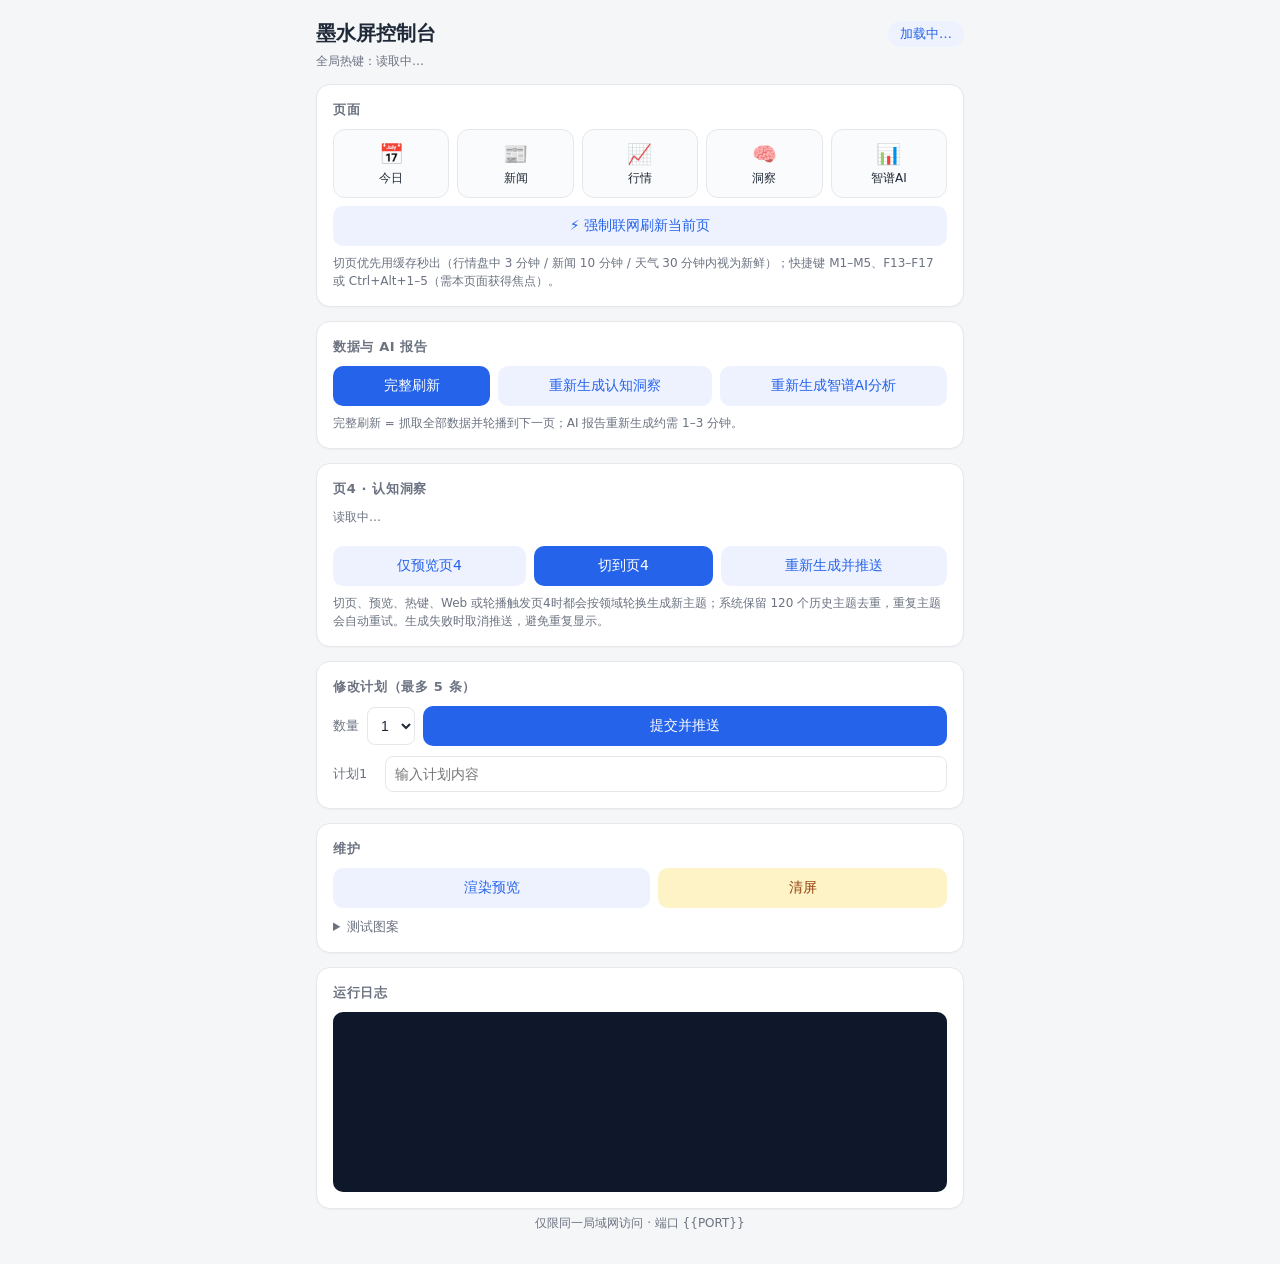
==== dashboard_serial/web/index.html @ c1212ca9 "Prepare public GitHub release" ====
<!DOCTYPE html>
<html lang="zh-CN">
<head>
<meta charset="utf-8">
<meta name="viewport" content="width=device-width, initial-scale=1">
<title>墨水屏控制台</title>
<style>
:root {
  --bg:#f5f6f8; --card:#fff; --ink:#1f2937; --muted:#6b7280; --line:#e5e7eb;
  --accent:#2563eb; --accent-soft:#eef2ff; --ok:#059669; --ok-soft:#ecfdf5;
  --warn:#92400e; --warn-soft:#fef3c7; --bad:#dc2626; --bad-soft:#fef2f2;
}
* { box-sizing:border-box; }
body { margin:0; font-family:system-ui,-apple-system,"PingFang SC","Microsoft YaHei",sans-serif; background:var(--bg); color:var(--ink); }
.wrap { max-width:680px; margin:0 auto; padding:20px 16px 32px; }
header { display:flex; align-items:center; justify-content:space-between; gap:10px; }
h1 { font-size:20px; margin:0; }
#status { padding:4px 12px; border-radius:999px; background:var(--accent-soft); color:var(--accent); font-size:13px; white-space:nowrap; }
#status.busy { background:var(--warn-soft); color:var(--warn); }
#status.ok { background:var(--ok-soft); color:var(--ok); }
#status.bad { background:var(--bad-soft); color:var(--bad); }
.sub { color:var(--muted); font-size:12px; margin-top:6px; }
.card { background:var(--card); border:1px solid var(--line); border-radius:14px; padding:16px; margin-top:14px; box-shadow:0 1px 2px rgba(0,0,0,.03); }
.sec-title { font-size:13px; font-weight:600; color:var(--muted); margin:0 0 10px; letter-spacing:.05em; }
.pages { display:grid; grid-template-columns:repeat(5,1fr); gap:8px; }
.page-btn { display:flex; flex-direction:column; align-items:center; gap:4px; padding:12px 4px 10px; border:1px solid var(--line); border-radius:12px; background:#fafbfc; color:var(--ink); font-size:12px; cursor:pointer; transition:border-color .15s, background .15s; }
.page-btn .ico { font-size:20px; }
.page-btn:hover { border-color:var(--accent); }
.page-btn.active { border-color:var(--accent); background:var(--accent-soft); color:var(--accent); font-weight:600; }
button { border:none; border-radius:10px; padding:11px 12px; font-size:14px; cursor:pointer; background:var(--accent); color:#fff; font-family:inherit; }
button:hover { filter:brightness(1.06); }
button.ghost { background:var(--accent-soft); color:var(--accent); }
button.warn { background:var(--warn-soft); color:var(--warn); }
button:disabled { opacity:.5; cursor:not-allowed; filter:none; }
.row { display:flex; flex-wrap:wrap; gap:8px; }
.row > button { flex:1 1 auto; }
.full { width:100%; margin-top:8px; }
.hint { font-size:12px; color:var(--muted); margin-top:8px; line-height:1.5; }
label { font-size:13px; color:var(--muted); }
select, #planInputs input { padding:9px; border:1px solid var(--line); border-radius:8px; font-size:14px; background:#fff; color:var(--ink); }
#planInputs { margin-top:10px; display:grid; gap:8px; }
#planInputs .item { display:flex; align-items:center; gap:8px; }
#planInputs .item span { min-width:44px; font-size:13px; color:var(--muted); }
#planInputs input { flex:1; min-width:0; }
#preview { display:none; width:100%; border:1px solid var(--line); border-radius:10px; margin-top:10px; }
#page4Report { display:none; margin-top:12px; padding:12px; border:1px solid var(--line); border-radius:10px; background:#fafbfc; color:var(--ink); font-size:13px; line-height:1.7; white-space:pre-wrap; max-height:420px; overflow-y:auto; }
#page4Meta { display:flex; flex-wrap:wrap; gap:6px; margin:10px 0; }
#page4Meta span { padding:3px 8px; border-radius:999px; background:var(--accent-soft); color:var(--accent); font-size:11px; }
#page4Meta span.bad { background:var(--warn-soft); color:var(--warn); }
#page4Recent { color:var(--muted); font-size:12px; line-height:1.6; }
details { margin-top:10px; }
summary { font-size:13px; color:var(--muted); cursor:pointer; }
#log { background:#0f172a; color:#cbd5e1; font-family:Consolas,Menlo,monospace; font-size:12px; padding:10px; border-radius:10px; height:180px; overflow-y:auto; white-space:pre-wrap; word-break:break-all; }
footer { margin-top:16px; text-align:center; }
@media (max-width:480px){ .pages { grid-template-columns:repeat(3,1fr); } }
</style>
</head>
<body>
<div class="wrap">
  <header>
    <h1>墨水屏控制台</h1>
    <span id="status">加载中…</span>
  </header>
  <div class="sub">全局热键：<span id="hotkeyStatus">读取中…</span></div>

  <div class="card">
    <div class="sec-title">页面</div>
    <div class="pages">
      <button class="page-btn" data-page="1" onclick="run('page1')"><span class="ico">📅</span>今日</button>
      <button class="page-btn" data-page="2" onclick="run('page2')"><span class="ico">📰</span>新闻</button>
      <button class="page-btn" data-page="3" onclick="run('page3')"><span class="ico">📈</span>行情</button>
      <button class="page-btn" data-page="4" onclick="run('page4')"><span class="ico">🧠</span>洞察</button>
      <button class="page-btn" data-page="5" onclick="run('page5')"><span class="ico">📊</span>智谱AI</button>
    </div>
    <button class="ghost full" onclick="run('page' + curPage, true)">⚡ 强制联网刷新当前页</button>
    <div class="hint">切页优先用缓存秒出（行情盘中 3 分钟 / 新闻 10 分钟 / 天气 30 分钟内视为新鲜）；快捷键 M1–M5、F13–F17 或 Ctrl+Alt+1–5（需本页面获得焦点）。</div>
  </div>

  <div class="card">
    <div class="sec-title">数据与 AI 报告</div>
    <div class="row">
      <button onclick="run('refresh')">完整刷新</button>
      <button class="ghost" onclick="run('analysis')">重新生成认知洞察</button>
      <button class="ghost" onclick="run('stock')">重新生成智谱AI分析</button>
    </div>
    <div class="hint">完整刷新 = 抓取全部数据并轮播到下一页；AI 报告重新生成约需 1–3 分钟。</div>
  </div>

  <div class="card">
    <div class="sec-title">页4 · 认知洞察</div>
    <div id="page4Topic" class="hint" style="margin:0">读取中…</div>
    <div id="page4Meta"></div>
    <div id="page4Recent"></div>
    <div class="row">
      <button class="ghost" onclick="run('preview_page4')">仅预览页4</button>
      <button onclick="run('page4')">切到页4</button>
      <button class="ghost" onclick="run('analysis')">重新生成并推送</button>
    </div>
    <div class="hint">切页、预览、热键、Web 或轮播触发页4时都会按领域轮换生成新主题；系统保留 120 个历史主题去重，重复主题会自动重试。生成失败时取消推送，避免重复显示。</div>
    <pre id="page4Report"></pre>
  </div>

  <div class="card">
    <div class="sec-title">修改计划（最多 5 条）</div>
    <div class="row" style="align-items:center">
      <label>数量</label>
      <select id="planCount" onchange="showPlanInputs()">
        <option>1</option><option>2</option><option>3</option><option>4</option><option>5</option>
      </select>
      <button onclick="submitPlans()" style="margin-left:auto">提交并推送</button>
    </div>
    <div id="planInputs"></div>
  </div>

  <div class="card">
    <div class="sec-title">维护</div>
    <div class="row">
      <button class="ghost" onclick="run('preview')">渲染预览</button>
      <button class="warn" onclick="run('clear')">清屏</button>
    </div>
    <details>
      <summary>测试图案</summary>
      <div class="row" style="margin-top:8px">
        <button class="ghost" onclick="run('test_info')">信息卡</button>
        <button class="ghost" onclick="run('test_chess')">棋盘格</button>
        <button class="ghost" onclick="run('test_black')">全黑</button>
      </div>
    </details>
    <img id="preview" alt="预览图">
  </div>

  <div class="card">
    <div class="sec-title">运行日志</div>
    <div id="log"></div>
  </div>

  <footer class="sub">仅限同一局域网访问 · 端口 {{PORT}}</footer>
</div>
<script src="app.js"></script>
</body>
</html>
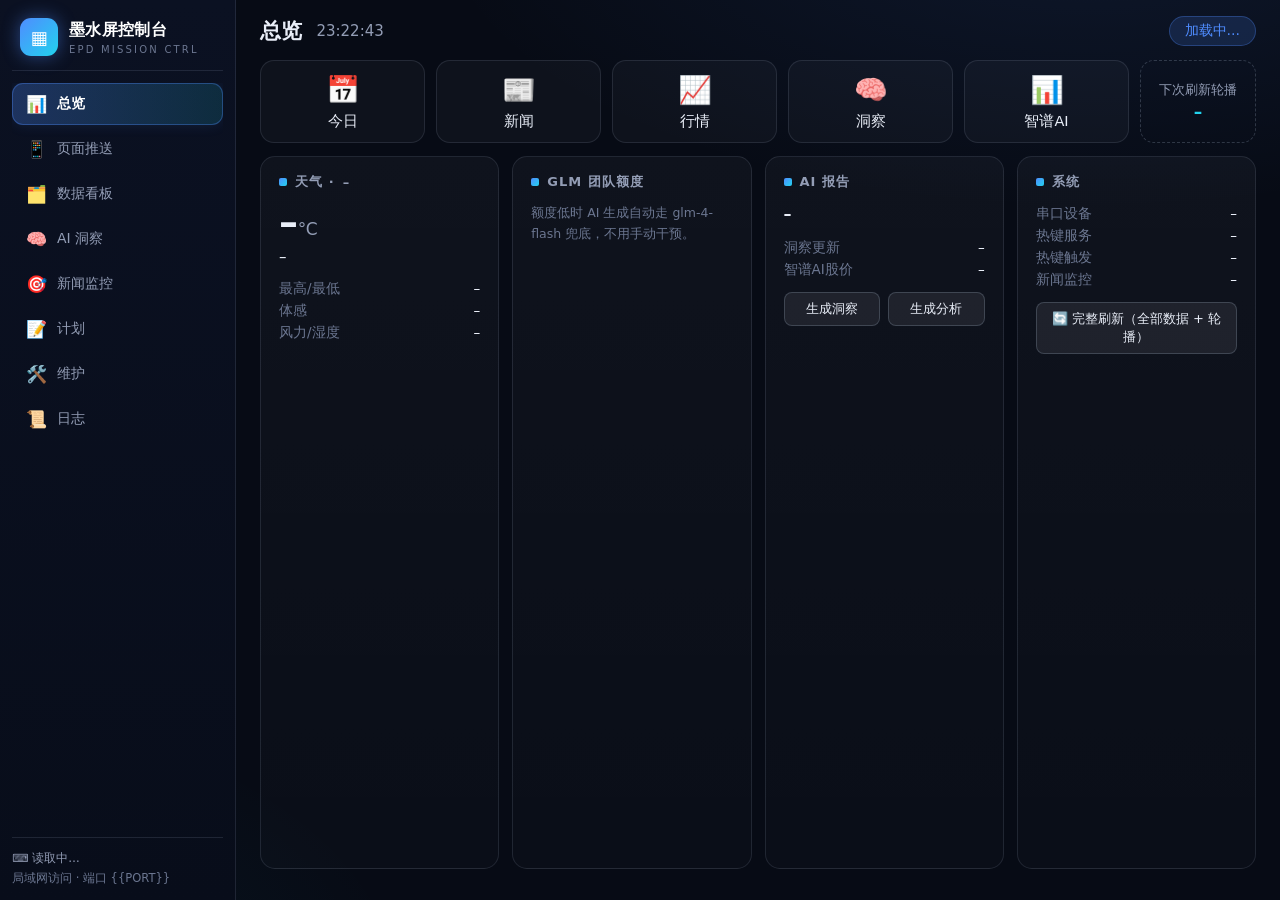
==== commit b27498fb: "Add 800x480 landscape variant (unified typography, flow-layout insight page, dual-chart stock page, " ====
--- a/dashboard_serial/web/index.html
+++ b/dashboard_serial/web/index.html
@@ -3,139 +3,504 @@
 <head>
 <meta charset="utf-8">
 <meta name="viewport" content="width=device-width, initial-scale=1">
+<meta name="color-scheme" content="dark">
 <title>墨水屏控制台</title>
 <style>
 :root {
-  --bg:#f5f6f8; --card:#fff; --ink:#1f2937; --muted:#6b7280; --line:#e5e7eb;
-  --accent:#2563eb; --accent-soft:#eef2ff; --ok:#059669; --ok-soft:#ecfdf5;
-  --warn:#92400e; --warn-soft:#fef3c7; --bad:#dc2626; --bad-soft:#fef2f2;
+  --bg0:#070b15; --bg1:#0d1322; --bg2:#121a2e; --bg3:#18223c;
+  --line:rgba(148,163,184,.16); --line2:rgba(148,163,184,.28);
+  --ink:#e9eef8; --muted:#939db5; --dim:#6b7690;
+  --acc:#4f8cff; --acc2:#22d3ee; --acc-soft:rgba(79,140,255,.16);
+  --ok:#34d399; --ok-soft:rgba(52,211,153,.14);
+  --warn:#fbbf24; --warn-soft:rgba(251,191,36,.13);
+  --bad:#f87171; --bad-soft:rgba(248,113,113,.14);
+  --up:#f87171; --down:#34d399;
+  --grad:linear-gradient(135deg,#4f8cff,#22d3ee);
+  font-size:15px;
 }
 * { box-sizing:border-box; }
-body { margin:0; font-family:system-ui,-apple-system,"PingFang SC","Microsoft YaHei",sans-serif; background:var(--bg); color:var(--ink); }
-.wrap { max-width:680px; margin:0 auto; padding:20px 16px 32px; }
-header { display:flex; align-items:center; justify-content:space-between; gap:10px; }
-h1 { font-size:20px; margin:0; }
-#status { padding:4px 12px; border-radius:999px; background:var(--accent-soft); color:var(--accent); font-size:13px; white-space:nowrap; }
-#status.busy { background:var(--warn-soft); color:var(--warn); }
-#status.ok { background:var(--ok-soft); color:var(--ok); }
-#status.bad { background:var(--bad-soft); color:var(--bad); }
-.sub { color:var(--muted); font-size:12px; margin-top:6px; }
-.card { background:var(--card); border:1px solid var(--line); border-radius:14px; padding:16px; margin-top:14px; box-shadow:0 1px 2px rgba(0,0,0,.03); }
-.sec-title { font-size:13px; font-weight:600; color:var(--muted); margin:0 0 10px; letter-spacing:.05em; }
-.pages { display:grid; grid-template-columns:repeat(5,1fr); gap:8px; }
-.page-btn { display:flex; flex-direction:column; align-items:center; gap:4px; padding:12px 4px 10px; border:1px solid var(--line); border-radius:12px; background:#fafbfc; color:var(--ink); font-size:12px; cursor:pointer; transition:border-color .15s, background .15s; }
-.page-btn .ico { font-size:20px; }
-.page-btn:hover { border-color:var(--accent); }
-.page-btn.active { border-color:var(--accent); background:var(--accent-soft); color:var(--accent); font-weight:600; }
-button { border:none; border-radius:10px; padding:11px 12px; font-size:14px; cursor:pointer; background:var(--accent); color:#fff; font-family:inherit; }
-button:hover { filter:brightness(1.06); }
-button.ghost { background:var(--accent-soft); color:var(--accent); }
-button.warn { background:var(--warn-soft); color:var(--warn); }
-button:disabled { opacity:.5; cursor:not-allowed; filter:none; }
-.row { display:flex; flex-wrap:wrap; gap:8px; }
+html, body { height:100%; }
+body { margin:0; display:flex; overflow:hidden; font-family:system-ui,-apple-system,"PingFang SC","Microsoft YaHei",sans-serif; background:
+  radial-gradient(1100px 500px at 85% -10%, rgba(79,140,255,.10), transparent 60%),
+  radial-gradient(900px 500px at -10% 110%, rgba(34,211,238,.07), transparent 60%), var(--bg0);
+  color:var(--ink); }
+
+/* ── 左侧导航 ─────────────────────────── */
+.sidebar { width:236px; flex:none; background:linear-gradient(180deg,#0b1122 0%,#080d1a 100%); border-right:1px solid var(--line); display:flex; flex-direction:column; padding:16px 12px 12px; }
+.brand { display:flex; align-items:center; gap:11px; padding:2px 8px 14px; border-bottom:1px solid var(--line); }
+.brand .logo { width:38px; height:38px; flex:none; border-radius:11px; background:var(--grad); display:flex; align-items:center; justify-content:center; font-size:18px; color:#fff; box-shadow:0 0 18px rgba(79,140,255,.45); }
+.brand h1 { font-size:16px; margin:0; color:#fff; letter-spacing:.02em; }
+.brand-sub { font-size:10px; color:var(--dim); letter-spacing:.22em; margin-top:3px; }
+.nav { flex:1; display:flex; flex-direction:column; gap:3px; margin-top:12px; overflow-y:auto; }
+.nav-item { display:flex; align-items:center; gap:10px; width:100%; padding:11px 13px; border:none; border-radius:11px; background:transparent; color:var(--muted); font-size:14px; cursor:pointer; text-align:left; font-family:inherit; transition:background .15s, color .15s; }
+.nav-item .ico { font-size:17px; width:22px; text-align:center; flex:none; }
+.nav-item:hover { background:rgba(255,255,255,.06); color:#fff; }
+.nav-item.active { background:linear-gradient(90deg,rgba(79,140,255,.28),rgba(34,211,238,.14)); color:#fff; font-weight:600; box-shadow:inset 0 0 0 1px rgba(79,140,255,.35), 0 0 14px rgba(79,140,255,.12); }
+.dot { width:8px; height:8px; border-radius:50%; background:var(--warn); margin-left:auto; flex:none; display:none; box-shadow:0 0 8px rgba(251,191,36,.8); }
+.dot.on { display:inline-block; }
+.side-foot { border-top:1px solid var(--line); padding-top:10px; margin-top:10px; font-size:11.5px; color:var(--muted); line-height:1.75; }
+.side-foot b { color:var(--ok); font-weight:600; }
+.side-foot .dim { color:var(--dim); }
+
+/* ── 右侧主区 ─────────────────────────── */
+.main { flex:1; min-width:0; display:flex; flex-direction:column; padding:16px 24px 18px; }
+.topbar { display:flex; align-items:center; gap:14px; margin-bottom:14px; }
+.crumb { font-size:21px; font-weight:700; letter-spacing:.01em; }
+#clock { font-size:15px; color:var(--muted); font-variant-numeric:tabular-nums; }
+#status { margin-left:auto; padding:5px 15px; border-radius:999px; background:var(--acc-soft); color:var(--acc); font-size:13.5px; white-space:nowrap; border:1px solid rgba(79,140,255,.3); }
+#status.busy { background:var(--warn-soft); color:var(--warn); border-color:rgba(251,191,36,.35); }
+#status.ok { background:var(--ok-soft); color:var(--ok); border-color:rgba(52,211,153,.35); }
+#status.bad { background:var(--bad-soft); color:var(--bad); border-color:rgba(248,113,113,.35); }
+.panel { display:none; flex:1; min-height:0; flex-direction:column; gap:13px; }
+.panel.active { display:flex; animation:fade .18s ease; }
+@keyframes fade { from { opacity:0; transform:translateY(4px); } to { opacity:1; } }
+.panel-desc { margin:0 0 -4px; font-size:13px; color:var(--muted); }
+
+/* ── 卡片 ─────────────────────────────── */
+.card { background:linear-gradient(180deg,rgba(255,255,255,.035),rgba(255,255,255,.015)); border:1px solid var(--line); border-radius:15px; padding:16px 18px; }
+.card.grow { flex:1; min-height:0; display:flex; flex-direction:column; }
+.card-title { font-size:13px; font-weight:700; color:var(--muted); margin:0 0 12px; letter-spacing:.08em; display:flex; align-items:center; gap:8px; }
+.card-title::before { content:""; width:8px; height:8px; border-radius:2px; background:var(--grad); flex:none; }
+.card-title .right { margin-left:auto; font-weight:400; letter-spacing:0; color:var(--dim); font-size:12px; }
+.grid2 { display:grid; grid-template-columns:1fr 1fr; gap:13px; }
+.grid3 { display:grid; grid-template-columns:repeat(3,1fr); gap:13px; }
+.grid4 { display:grid; grid-template-columns:repeat(4,1fr); gap:13px; }
+.grow-row { flex:1; min-height:0; display:grid; gap:13px; }
+
+/* ── 按钮 ─────────────────────────────── */
+button { border:none; border-radius:10px; padding:10px 15px; font-size:14px; cursor:pointer; background:var(--acc); color:#fff; font-family:inherit; transition:filter .15s, transform .05s; }
+button:hover { filter:brightness(1.12); }
+button:active { transform:translateY(1px); }
+button.ghost { background:rgba(255,255,255,.07); color:var(--ink); border:1px solid var(--line2); }
+button.ghost:hover { background:rgba(255,255,255,.12); }
+button.warn { background:var(--warn-soft); color:var(--warn); border:1px solid rgba(251,191,36,.3); }
+button:disabled { opacity:.4; cursor:not-allowed; filter:none; transform:none; }
+.btn-sm { padding:7px 11px; font-size:13px; border-radius:8px; }
+.row { display:flex; flex-wrap:wrap; align-items:center; gap:8px; }
 .row > button { flex:1 1 auto; }
-.full { width:100%; margin-top:8px; }
-.hint { font-size:12px; color:var(--muted); margin-top:8px; line-height:1.5; }
+.row .push { flex:0 0 auto; margin-left:auto; }
+.full { width:100%; }
+.hint { font-size:12.5px; color:var(--dim); margin-top:10px; line-height:1.65; }
+
+/* ── 页面磁贴 ─────────────────────────── */
+.pages { display:grid; grid-template-columns:repeat(5,1fr); gap:11px; }
+.page-btn { display:flex; flex-direction:column; align-items:center; gap:6px; padding:16px 8px 13px; border:1px solid var(--line); border-radius:14px; background:rgba(255,255,255,.03); color:var(--ink); font-size:14.5px; cursor:pointer; font-family:inherit; transition:border-color .15s, background .15s, box-shadow .2s; }
+.page-btn .ico { font-size:27px; }
+.page-btn:hover { border-color:rgba(79,140,255,.55); }
+.page-btn.active { border-color:transparent; background:linear-gradient(160deg,rgba(79,140,255,.25),rgba(34,211,238,.10)); box-shadow:inset 0 0 0 1.5px rgba(79,140,255,.6), 0 0 18px rgba(79,140,255,.15); font-weight:600; }
+.page-btn .now { font-size:10.5px; color:var(--acc2); font-weight:700; letter-spacing:.15em; display:none; }
+.page-btn.active .now { display:block; }
+
+/* 横版磁贴 */
+.lgrid { display:grid; grid-template-columns:repeat(6,1fr); gap:10px; }
+.ltile { border:1px solid var(--line); border-radius:12px; padding:11px 10px 12px; display:flex; flex-direction:column; gap:8px; align-items:center; background:rgba(255,255,255,.03); }
+.ltile .lt { font-size:14px; font-weight:600; }
+.ltile .lt small { display:block; font-size:11px; color:var(--dim); font-weight:400; margin-top:2px; }
+.ltile .lb { display:flex; gap:6px; width:100%; }
+.ltile .lb button { flex:1; padding:6px 4px; font-size:12px; border-radius:7px; min-width:0; }
+
+/* ── 数据组件 ─────────────────────────── */
+.bignum { font-size:38px; font-weight:700; line-height:1; font-variant-numeric:tabular-nums; letter-spacing:-.01em; }
+.bignum small { font-size:17px; color:var(--muted); font-weight:500; }
+.kv { display:grid; grid-template-columns:auto 1fr; gap:4px 14px; font-size:13.5px; }
+.kv dt { color:var(--dim); }
+.kv dd { margin:0; text-align:right; font-variant-numeric:tabular-nums; }
+.pct-up { color:var(--up); } .pct-down { color:var(--down); } .pct-flat { color:var(--muted); }
+.bar { height:9px; border-radius:99px; background:rgba(255,255,255,.07); overflow:hidden; }
+.bar i { display:block; height:100%; border-radius:99px; background:var(--grad); transition:width .5s ease; }
+.bar.warn i { background:linear-gradient(90deg,#fbbf24,#f87171); }
+.bar.ok i { background:linear-gradient(90deg,#34d399,#22d3ee); }
+.chip { display:inline-flex; align-items:center; gap:5px; padding:3px 10px; border-radius:999px; background:var(--acc-soft); color:var(--acc); font-size:12px; border:1px solid rgba(79,140,255,.25); }
+.chip.warn { background:var(--warn-soft); color:var(--warn); border-color:rgba(251,191,36,.25); }
+.chip.ok { background:var(--ok-soft); color:var(--ok); border-color:rgba(52,211,153,.25); }
+.chip.bad { background:var(--bad-soft); color:var(--bad); border-color:rgba(248,113,113,.25); }
+.chip.dim { background:rgba(255,255,255,.05); color:var(--muted); border-color:var(--line); }
+
+/* 表格 */
+table { width:100%; border-collapse:collapse; font-size:14px; }
+th { text-align:right; font-size:11.5px; color:var(--dim); font-weight:600; letter-spacing:.08em; padding:4px 8px; border-bottom:1px solid var(--line); }
+th:first-child, td:first-child { text-align:left; }
+td { padding:6.5px 8px; text-align:right; font-variant-numeric:tabular-nums; border-bottom:1px solid rgba(148,163,184,.07); }
+tr:last-child td { border-bottom:none; }
+td .mkt { font-size:10.5px; color:var(--dim); margin-left:5px; }
+
+/* 新闻列 */
+.news-grid { display:grid; grid-template-columns:repeat(3,1fr); gap:13px; }
+.news-col h4 { margin:0 0 8px; font-size:14px; display:flex; align-items:baseline; gap:8px; }
+.news-col h4 .src { font-size:11px; color:var(--dim); font-weight:400; overflow:hidden; text-overflow:ellipsis; white-space:nowrap; }
+.news-item { padding:8px 10px; border-radius:10px; border:1px solid transparent; margin-bottom:6px; }
+.news-item .t { font-size:13.5px; line-height:1.5; }
+.news-item .s { font-size:12px; color:var(--dim); line-height:1.5; margin-top:3px; display:-webkit-box; -webkit-line-clamp:2; -webkit-box-orient:vertical; overflow:hidden; }
+.news-item.pin { border-color:rgba(251,191,36,.4); background:var(--warn-soft); }
+.news-item.pin .badge { display:inline-block; font-size:10.5px; background:var(--warn); color:#3b2b00; border-radius:5px; padding:1px 6px; margin-right:6px; font-weight:700; }
+
+/* 图表 */
+canvas { width:100%; display:block; }
+.chart-box { background:rgba(0,0,0,.18); border:1px solid var(--line); border-radius:12px; padding:12px 12px 6px; }
+
+/* 天气逐日 */
+.days { display:grid; grid-template-columns:repeat(5,1fr); gap:8px; }
+.day { text-align:center; padding:10px 4px; border-radius:11px; background:rgba(255,255,255,.04); border:1px solid var(--line); font-size:13px; }
+.day .dl { color:var(--muted); font-size:12px; }
+.day .dh { font-weight:700; margin-top:4px; }
+.day .dlo { color:var(--dim); }
+.day .dp { font-size:11.5px; color:var(--acc2); margin-top:3px; }
+
+/* 洞察 */
+.topic-chips { display:flex; flex-wrap:wrap; gap:6px; }
+.topic-chips .chip { cursor:pointer; }
+pre.report { flex:1; min-height:120px; overflow-y:auto; margin:10px 0 0; padding:14px 16px; border:1px solid var(--line); border-radius:12px; background:rgba(0,0,0,.2); color:var(--ink); font-family:inherit; font-size:14.5px; line-height:1.85; white-space:pre-wrap; }
+.arch-list { display:flex; flex-direction:column; gap:4px; max-height:260px; overflow-y:auto; }
+.arch-item { text-align:left; border:none; background:transparent; color:var(--muted); font-size:13px; padding:7px 10px; border-radius:8px; cursor:pointer; font-family:inherit; display:flex; justify-content:space-between; gap:8px; }
+.arch-item:hover { background:rgba(255,255,255,.07); color:#fff; }
+.arch-item.sel { background:var(--acc-soft); color:var(--acc); }
+.arch-item .mt { color:var(--dim); font-size:11.5px; flex:none; }
+
+/* 表单 */
 label { font-size:13px; color:var(--muted); }
-select, #planInputs input { padding:9px; border:1px solid var(--line); border-radius:8px; font-size:14px; background:#fff; color:var(--ink); }
-#planInputs { margin-top:10px; display:grid; gap:8px; }
-#planInputs .item { display:flex; align-items:center; gap:8px; }
-#planInputs .item span { min-width:44px; font-size:13px; color:var(--muted); }
-#planInputs input { flex:1; min-width:0; }
-#preview { display:none; width:100%; border:1px solid var(--line); border-radius:10px; margin-top:10px; }
-#page4Report { display:none; margin-top:12px; padding:12px; border:1px solid var(--line); border-radius:10px; background:#fafbfc; color:var(--ink); font-size:13px; line-height:1.7; white-space:pre-wrap; max-height:420px; overflow-y:auto; }
-#page4Meta { display:flex; flex-wrap:wrap; gap:6px; margin:10px 0; }
-#page4Meta span { padding:3px 8px; border-radius:999px; background:var(--accent-soft); color:var(--accent); font-size:11px; }
-#page4Meta span.bad { background:var(--warn-soft); color:var(--warn); }
-#page4Recent { color:var(--muted); font-size:12px; line-height:1.6; }
-details { margin-top:10px; }
-summary { font-size:13px; color:var(--muted); cursor:pointer; }
-#log { background:#0f172a; color:#cbd5e1; font-family:Consolas,Menlo,monospace; font-size:12px; padding:10px; border-radius:10px; height:180px; overflow-y:auto; white-space:pre-wrap; word-break:break-all; }
-footer { margin-top:16px; text-align:center; }
-@media (max-width:480px){ .pages { grid-template-columns:repeat(3,1fr); } }
+input[type=text], select { padding:9px 11px; border:1px solid var(--line2); border-radius:9px; font-size:14px; background:rgba(0,0,0,.25); color:var(--ink); font-family:inherit; width:100%; }
+input[type=text]:focus, select:focus { outline:none; border-color:var(--acc); box-shadow:0 0 0 3px rgba(79,140,255,.15); }
+select { min-width:90px; width:auto; }
+.form-grid { display:grid; grid-template-columns:1fr 1fr; gap:12px; }
+.form-item { display:flex; flex-direction:column; gap:6px; }
+.form-item.span2 { grid-column:span 2; }
+#planInputs { margin-top:12px; display:grid; gap:9px; }
+#planInputs .item { display:flex; align-items:center; gap:10px; }
+#planInputs .item span { min-width:52px; font-size:13.5px; color:var(--muted); flex:none; }
+#planInputs input { flex:1; min-width:0; width:auto; }
+.chk { display:flex; align-items:center; gap:8px; font-size:13.5px; color:var(--muted); cursor:pointer; }
+.chk input { width:16px; height:16px; accent-color:var(--acc); }
+
+/* 预览图 */
+#preview, #imgPage6, #imgLandscape { display:none; max-width:100%; max-height:46vh; margin:12px auto 0; border:1px solid var(--line2); border-radius:12px; box-shadow:0 6px 24px rgba(0,0,0,.5); cursor:zoom-in; }
+
+/* 日志 */
+#log { flex:1; min-height:0; overflow-y:auto; background:#05080f; color:#a8b6cf; font-family:Consolas,Menlo,monospace; font-size:13px; padding:13px; border-radius:12px; border:1px solid var(--line); white-space:pre-wrap; word-break:break-all; line-height:1.6; }
+
+/* 总览专属 */
+.dash-top { display:grid; grid-template-columns:repeat(5,1fr) auto; gap:11px; align-items:stretch; }
+.dash-top .page-btn { padding:13px 6px 11px; }
+.next-chip { display:flex; flex-direction:column; justify-content:center; align-items:center; gap:3px; padding:0 18px; border:1px dashed var(--line2); border-radius:14px; color:var(--muted); font-size:12.5px; }
+.next-chip b { font-size:17px; color:var(--acc2); }
+.fresh-row { display:grid; grid-template-columns:repeat(5,1fr); gap:11px; }
+.fresh { padding:10px 13px; border-radius:12px; background:rgba(255,255,255,.03); border:1px solid var(--line); }
+.fresh .fl { display:flex; justify-content:space-between; font-size:12.5px; color:var(--muted); margin-bottom:7px; }
+.fresh .fl b { font-variant-numeric:tabular-nums; font-weight:600; }
+.fresh .fa { font-size:11px; color:var(--dim); margin-top:6px; }
+
+/* 窄屏 */
+@media (max-width:900px) {
+  body { flex-direction:column; overflow:auto; height:auto; min-height:100vh; }
+  .sidebar { width:auto; flex-direction:row; align-items:center; gap:8px; padding:10px 12px; }
+  .brand { border:none; padding:0; }
+  .brand-sub, .side-foot { display:none; }
+  .nav { flex-direction:row; overflow-x:auto; margin:0; flex:1; gap:6px; }
+  .nav-item { white-space:nowrap; padding:9px 12px; width:auto; }
+  .main { padding:12px; overflow:visible; }
+  .panel { flex:none; }
+  #clock { display:none; }
+  .grid4, .grid3, .grid2, .news-grid, .form-grid, .fresh-row { grid-template-columns:1fr 1fr; }
+  .dash-top { grid-template-columns:repeat(3,1fr); }
+  .pages { grid-template-columns:repeat(3,1fr); }
+  .lgrid { grid-template-columns:repeat(3,1fr); }
+  #log { height:260px; flex:none; }
+}
 </style>
 </head>
 <body>
-<div class="wrap">
-  <header>
-    <h1>墨水屏控制台</h1>
+<aside class="sidebar">
+  <div class="brand">
+    <span class="logo">▦</span>
+    <div>
+      <h1>墨水屏控制台</h1>
+      <div class="brand-sub">EPD MISSION CTRL</div>
+    </div>
+  </div>
+  <nav class="nav">
+    <button class="nav-item active" data-panel="dash" onclick="showPanel('dash')"><span class="ico">📊</span>总览<span class="dot" id="dot-dash"></span></button>
+    <button class="nav-item" data-panel="pages" onclick="showPanel('pages')"><span class="ico">📱</span>页面推送<span class="dot" id="dot-pages"></span></button>
+    <button class="nav-item" data-panel="data" onclick="showPanel('data')"><span class="ico">🗂️</span>数据看板<span class="dot" id="dot-data"></span></button>
+    <button class="nav-item" data-panel="insight" onclick="showPanel('insight')"><span class="ico">🧠</span>AI 洞察<span class="dot" id="dot-insight"></span></button>
+    <button class="nav-item" data-panel="monitor" onclick="showPanel('monitor')"><span class="ico">🎯</span>新闻监控<span class="dot" id="dot-monitor"></span></button>
+    <button class="nav-item" data-panel="plans" onclick="showPanel('plans')"><span class="ico">📝</span>计划<span class="dot" id="dot-plans"></span></button>
+    <button class="nav-item" data-panel="maint" onclick="showPanel('maint')"><span class="ico">🛠️</span>维护<span class="dot" id="dot-maint"></span></button>
+    <button class="nav-item" data-panel="logs" onclick="showPanel('logs')"><span class="ico">📜</span>日志<span class="dot" id="dot-logs"></span></button>
+  </nav>
+  <div class="side-foot">
+    <div>⌨️ <span id="hotkeyStatus">读取中…</span></div>
+    <div class="dim">局域网访问 · 端口 {{PORT}}</div>
+  </div>
+</aside>
+
+<main class="main">
+  <div class="topbar">
+    <div class="crumb" id="crumb">总览</div>
+    <span id="clock">--:--:--</span>
     <span id="status">加载中…</span>
-  </header>
-  <div class="sub">全局热键：<span id="hotkeyStatus">读取中…</span></div>
-
-  <div class="card">
-    <div class="sec-title">页面</div>
-    <div class="pages">
-      <button class="page-btn" data-page="1" onclick="run('page1')"><span class="ico">📅</span>今日</button>
-      <button class="page-btn" data-page="2" onclick="run('page2')"><span class="ico">📰</span>新闻</button>
-      <button class="page-btn" data-page="3" onclick="run('page3')"><span class="ico">📈</span>行情</button>
-      <button class="page-btn" data-page="4" onclick="run('page4')"><span class="ico">🧠</span>洞察</button>
-      <button class="page-btn" data-page="5" onclick="run('page5')"><span class="ico">📊</span>智谱AI</button>
-    </div>
-    <button class="ghost full" onclick="run('page' + curPage, true)">⚡ 强制联网刷新当前页</button>
-    <div class="hint">切页优先用缓存秒出（行情盘中 3 分钟 / 新闻 10 分钟 / 天气 30 分钟内视为新鲜）；快捷键 M1–M5、F13–F17 或 Ctrl+Alt+1–5（需本页面获得焦点）。</div>
   </div>
 
-  <div class="card">
-    <div class="sec-title">数据与 AI 报告</div>
-    <div class="row">
-      <button onclick="run('refresh')">完整刷新</button>
-      <button class="ghost" onclick="run('analysis')">重新生成认知洞察</button>
-      <button class="ghost" onclick="run('stock')">重新生成智谱AI分析</button>
-    </div>
-    <div class="hint">完整刷新 = 抓取全部数据并轮播到下一页；AI 报告重新生成约需 1–3 分钟。</div>
-  </div>
-
-  <div class="card">
-    <div class="sec-title">页4 · 认知洞察</div>
-    <div id="page4Topic" class="hint" style="margin:0">读取中…</div>
-    <div id="page4Meta"></div>
-    <div id="page4Recent"></div>
-    <div class="row">
-      <button class="ghost" onclick="run('preview_page4')">仅预览页4</button>
-      <button onclick="run('page4')">切到页4</button>
-      <button class="ghost" onclick="run('analysis')">重新生成并推送</button>
-    </div>
-    <div class="hint">切页、预览、热键、Web 或轮播触发页4时都会按领域轮换生成新主题；系统保留 120 个历史主题去重，重复主题会自动重试。生成失败时取消推送，避免重复显示。</div>
-    <pre id="page4Report"></pre>
-  </div>
-
-  <div class="card">
-    <div class="sec-title">修改计划（最多 5 条）</div>
-    <div class="row" style="align-items:center">
-      <label>数量</label>
-      <select id="planCount" onchange="showPlanInputs()">
-        <option>1</option><option>2</option><option>3</option><option>4</option><option>5</option>
-      </select>
-      <button onclick="submitPlans()" style="margin-left:auto">提交并推送</button>
-    </div>
-    <div id="planInputs"></div>
-  </div>
-
-  <div class="card">
-    <div class="sec-title">维护</div>
-    <div class="row">
-      <button class="ghost" onclick="run('preview')">渲染预览</button>
-      <button class="warn" onclick="run('clear')">清屏</button>
-    </div>
-    <details>
-      <summary>测试图案</summary>
-      <div class="row" style="margin-top:8px">
-        <button class="ghost" onclick="run('test_info')">信息卡</button>
-        <button class="ghost" onclick="run('test_chess')">棋盘格</button>
-        <button class="ghost" onclick="run('test_black')">全黑</button>
-      </div>
-    </details>
-    <img id="preview" alt="预览图">
-  </div>
-
-  <div class="card">
-    <div class="sec-title">运行日志</div>
-    <div id="log"></div>
-  </div>
-
-  <footer class="sub">仅限同一局域网访问 · 端口 {{PORT}}</footer>
-</div>
+  <!-- ═══ 总览 ═══ -->
+  <section class="panel active" id="panel-dash">
+    <div class="dash-top">
+      <button class="page-btn" data-page="1" onclick="run('page1')"><span class="ico">📅</span>今日<span class="now">● 当前</span></button>
+      <button class="page-btn" data-page="2" onclick="run('page2')"><span class="ico">📰</span>新闻<span class="now">● 当前</span></button>
+      <button class="page-btn" data-page="3" onclick="run('page3')"><span class="ico">📈</span>行情<span class="now">● 当前</span></button>
+      <button class="page-btn" data-page="4" onclick="run('page4')"><span class="ico">🧠</span>洞察<span class="now">● 当前</span></button>
+      <button class="page-btn" data-page="5" onclick="run('page5')"><span class="ico">📊</span>智谱AI<span class="now">● 当前</span></button>
+      <div class="next-chip">下次刷新轮播<b id="ovNext">–</b></div>
+    </div>
+
+    <div class="grow-row" style="grid-template-columns:repeat(4,1fr);">
+      <div class="card">
+        <div class="card-title">天气 · <span id="ovCity">–</span><span class="right" id="ovWxUpdated"></span></div>
+        <div class="bignum" id="ovTemp">–<small>°C</small></div>
+        <div style="margin:7px 0 10px; font-size:15px;" id="ovDesc">–</div>
+        <dl class="kv">
+          <dt>最高/最低</dt><dd id="ovHL">–</dd>
+          <dt>体感</dt><dd id="ovFeels">–</dd>
+          <dt>风力/湿度</dt><dd id="ovWind">–</dd>
+        </dl>
+        <div id="ovAlert" style="display:none; margin-top:10px;" class="chip warn">⚠ 预警</div>
+      </div>
+      <div class="card">
+        <div class="card-title">GLM 团队额度<span class="right" id="ovGlmLevel"></span></div>
+        <div id="ovQuotas"></div>
+        <div class="hint" style="margin-top:12px;">额度低时 AI 生成自动走 glm-4-flash 兜底，不用手动干预。</div>
+      </div>
+      <div class="card">
+        <div class="card-title">AI 报告</div>
+        <div style="font-size:16px; font-weight:700; line-height:1.4;" id="ovTopic">–</div>
+        <div style="margin:6px 0 10px;" id="ovDomain"></div>
+        <dl class="kv">
+          <dt>洞察更新</dt><dd id="ovInsUpdated">–</dd>
+          <dt>智谱AI股价</dt><dd id="ovStock">–</dd>
+        </dl>
+        <div class="row" style="margin-top:12px;">
+          <button class="ghost btn-sm" onclick="run('analysis')">生成洞察</button>
+          <button class="ghost btn-sm" onclick="run('stock')">生成分析</button>
+        </div>
+      </div>
+      <div class="card">
+        <div class="card-title">系统</div>
+        <dl class="kv">
+          <dt>串口设备</dt><dd id="ovSerial">–</dd>
+          <dt>热键服务</dt><dd id="ovHotkey">–</dd>
+          <dt>热键触发</dt><dd id="ovHotkeyCnt">–</dd>
+          <dt>新闻监控</dt><dd id="ovTask">–</dd>
+        </dl>
+        <div class="row" style="margin-top:12px;">
+          <button class="ghost btn-sm full" onclick="run('refresh')">🔄 完整刷新（全部数据 + 轮播）</button>
+        </div>
+      </div>
+    </div>
+
+    <div class="fresh-row" id="ovFresh"></div>
+  </section>
+
+  <!-- ═══ 页面推送 ═══ -->
+  <section class="panel" id="panel-pages">
+    <p class="panel-desc">点击推送到墨水屏，蓝色高亮为屏幕当前页；横版是 800×480 原生变体，预览不占串口，推送与竖版共用一把互斥锁。</p>
+    <div class="card">
+      <div class="card-title">竖版 · 480×800 五页轮播</div>
+      <div class="pages">
+        <button class="page-btn" data-page="1" onclick="run('page1')"><span class="ico">📅</span>今日<span class="now">● 当前</span></button>
+        <button class="page-btn" data-page="2" onclick="run('page2')"><span class="ico">📰</span>新闻<span class="now">● 当前</span></button>
+        <button class="page-btn" data-page="3" onclick="run('page3')"><span class="ico">📈</span>行情<span class="now">● 当前</span></button>
+        <button class="page-btn" data-page="4" onclick="run('page4')"><span class="ico">🧠</span>洞察<span class="now">● 当前</span></button>
+        <button class="page-btn" data-page="5" onclick="run('page5')"><span class="ico">📊</span>智谱AI<span class="now">● 当前</span></button>
+      </div>
+      <div class="row" style="margin-top:12px;">
+        <button class="ghost" onclick="run('page' + curPage, true)">⚡ 强制联网刷新当前页</button>
+        <button class="ghost" onclick="run('preview_page6')">🌤️ 预览页6 · 天气整页</button>
+        <button onclick="run('page6')">推送页6 · 天气整页</button>
+      </div>
+      <img id="imgPage6" alt="页6预览" onclick="window.open(this.src)">
+      <div class="hint">切页优先用缓存秒出（行情盘中 3 分钟 / 新闻 10 分钟 / 天气 30 分钟内视为新鲜）；快捷键 M1–M5、F13–F17 或 Ctrl+Alt+1–5（需本页面获得焦点）。</div>
+    </div>
+    <div class="card">
+      <div class="card-title">横版 · 800×480 全五页</div>
+      <div class="lgrid">
+        <div class="ltile"><div class="lt">页1<small>今日看板</small></div><div class="lb"><button class="ghost" onclick="run('landscape_preview_1')">预览</button><button onclick="run('landscape_push_1')">推送</button></div></div>
+        <div class="ltile"><div class="lt">页2<small>热点新闻</small></div><div class="lb"><button class="ghost" onclick="run('landscape_preview_2')">预览</button><button onclick="run('landscape_push_2')">推送</button></div></div>
+        <div class="ltile"><div class="lt">页3<small>行情</small></div><div class="lb"><button class="ghost" onclick="run('landscape_preview_3')">预览</button><button onclick="run('landscape_push_3')">推送</button></div></div>
+        <div class="ltile"><div class="lt">页4<small>认知洞察</small></div><div class="lb"><button class="ghost" onclick="run('landscape_preview_4')">预览</button><button onclick="run('landscape_push_4')">推送</button></div></div>
+        <div class="ltile"><div class="lt">页5<small>智谱AI</small></div><div class="lb"><button class="ghost" onclick="run('landscape_preview_5')">预览</button><button onclick="run('landscape_push_5')">推送</button></div></div>
+      </div>
+      <div class="row" style="margin-top:12px;">
+        <button onclick="run('switch_landscape')">↔️ 一键切换到横版运营</button>
+      </div>
+      <img id="imgLandscape" alt="横版预览" onclick="window.open(this.src)">
+      <div class="hint">页4/页5 横版推送若缓存过期会触发 AI 重新生成（约 1–3 分钟）；横版推送与计划任务/热键共用互斥锁，不会撞串口。</div>
+    </div>
+  </section>
+
+  <!-- ═══ 数据看板 ═══ -->
+  <section class="panel" id="panel-data">
+    <div class="row" style="margin:0">
+      <p class="panel-desc" style="margin:0">屏幕上每页背后的实时数据（本地缓存，随刷新任务更新）</p>
+      <button class="ghost btn-sm push" onclick="fetchData(true)">↻ 重新加载</button>
+    </div>
+    <div class="grid2" style="grid-template-columns:5fr 7fr;">
+      <div class="card">
+        <div class="card-title">天气详情 · <span id="dCity">–</span><span class="right" id="dWxUpdated"></span></div>
+        <div class="row" style="align-items:baseline; gap:14px;">
+          <div class="bignum" id="dTemp">–<small>°C</small></div>
+          <div style="font-size:16px;" id="dDesc">–</div>
+        </div>
+        <dl class="kv" style="margin-top:10px;">
+          <dt>最高/最低</dt><dd id="dHL">–</dd>
+          <dt>体感</dt><dd id="dFeels">–</dd>
+          <dt>风力</dt><dd id="dWind">–</dd>
+          <dt>湿度</dt><dd id="dHum">–</dd>
+          <dt>气压</dt><dd id="dPres">–</dd>
+          <dt>日出/日落</dt><dd id="dSun">–</dd>
+          <dt>月相</dt><dd id="dMoon">–</dd>
+        </dl>
+        <div class="chart-box" style="margin-top:12px;"><canvas id="cvHourly" height="150"></canvas></div>
+        <div class="days" id="dDays" style="margin-top:12px;"></div>
+      </div>
+      <div class="card" style="display:flex; flex-direction:column;">
+        <div class="card-title">智谱AI · 港股 2513 分时<span class="right" id="dIntraUpdated"></span></div>
+        <div class="row" style="margin:0 0 8px; gap:16px; font-size:14px;">
+          <span>现价 <b id="dIntraLast" style="font-size:17px;">–</b></span>
+          <span id="dIntraChg">–</span>
+          <span style="color:var(--dim);">昨收 <span id="dPrevClose">–</span></span>
+        </div>
+        <div class="chart-box" style="flex:1; display:flex; align-items:stretch;"><canvas id="cvIntraday" height="300" style="flex:1;"></canvas></div>
+        <div class="hint" id="dIntraMeta"></div>
+      </div>
+    </div>
+    <div class="grid2">
+      <div class="card">
+        <div class="card-title">自选与指数<span class="right" id="dMktUpdated"></span></div>
+        <table id="dWatch"></table>
+        <div style="height:10px;"></div>
+        <table id="dRef"></table>
+        <div id="dSectors" style="margin-top:12px;"></div>
+      </div>
+      <div class="card">
+        <div class="card-title">新闻三栏 · 标题 + AI 摘要<span class="right" id="dNewsUpdated"></span></div>
+        <div class="news-grid" id="dNews" style="grid-template-columns:1fr; max-height:340px; overflow-y:auto;"></div>
+      </div>
+    </div>
+  </section>
+
+  <!-- ═══ AI 洞察 ═══ -->
+  <section class="panel" id="panel-insight">
+    <p class="panel-desc">页4 认知洞察 + 页5 智谱AI 分析；每次触发按领域轮换新主题，历史主题自动去重并归档到 Obsidian。</p>
+    <div class="grid2" style="grid-template-columns:7fr 5fr;">
+      <div class="card grow">
+        <div class="card-title">页4 · 当前洞察<span class="right" id="p4Updated"></span></div>
+        <div id="page4Topic" style="font-size:16px; font-weight:700;">读取中…</div>
+        <div id="page4Meta" style="display:flex; flex-wrap:wrap; gap:6px; margin:8px 0;"></div>
+        <div id="page4Recent" style="color:var(--muted); font-size:12.5px; line-height:1.6;"></div>
+        <div class="row" style="margin-top:10px;">
+          <button class="ghost btn-sm" onclick="run('preview_page4')">仅预览</button>
+          <button class="btn-sm" onclick="run('page4')">切到页4</button>
+          <button class="ghost btn-sm" onclick="run('analysis')">重新生成并推送</button>
+        </div>
+        <pre class="report" id="page4Report"></pre>
+      </div>
+      <div style="display:flex; flex-direction:column; gap:13px; min-height:0;">
+        <div class="card">
+          <div class="card-title">页5 · 智谱AI 分析<span class="right" id="p5Updated"></span></div>
+          <div class="row" style="margin:0 0 8px; gap:10px;">
+            <span style="font-size:15px;">股价 <b id="p5Price">–</b></span>
+            <span id="p5Pct">–</span>
+            <span id="p5Stale" class="chip dim" style="display:none;">收盘后</span>
+          </div>
+          <pre class="report" id="p5Report" style="max-height:210px; min-height:80px;"></pre>
+          <div class="row" style="margin-top:10px;">
+            <button class="ghost btn-sm full" onclick="run('stock')">重新生成并推送（约 1–3 分钟）</button>
+          </div>
+        </div>
+        <div class="card grow">
+          <div class="card-title">Obsidian 归档<span class="right" id="archCount"></span></div>
+          <div class="arch-list" id="archList"></div>
+          <pre class="report" id="archContent" style="max-height:200px; display:none;"></pre>
+        </div>
+      </div>
+    </div>
+  </section>
+
+  <!-- ═══ 新闻监控 ═══ -->
+  <section class="panel" id="panel-monitor">
+    <p class="panel-desc">盯梢某条新闻：每次新闻刷新时按搜索词抓取 Google News，标题命中规则即置顶到指定栏目并打角标，轮出后粘性保留，直到停用。</p>
+    <div class="grid2">
+      <div class="card">
+        <div class="card-title">当前任务</div>
+        <div id="mtStatus"></div>
+        <div class="hint">典型用法：发布会前填「搜索词 = 机型名，匹配正则 = 型号，要求价格 = 勾选」，售价官宣后自动置顶打「价」角标。停用后重新保存即可复用上次的命中。</div>
+      </div>
+      <div class="card">
+        <div class="card-title">配置</div>
+        <div class="form-grid">
+          <div class="form-item span2"><label>搜索词（Google News query）</label><input type="text" id="mtQuery" placeholder="如：华为 Pura X View 售价 when:1d"></div>
+          <div class="form-item"><label>标题匹配正则（IGNORECASE）</label><input type="text" id="mtMatch" placeholder="如：pura\s*x\s*view"></div>
+          <div class="form-item"><label>角标字（≤4 字）</label><input type="text" id="mtBadge" value="价" maxlength="4"></div>
+          <div class="form-item"><label>置顶栏目</label><select id="mtBand"><option value="domestic">国内</option><option value="international">国际</option><option value="ai">AI</option></select></div>
+          <div class="form-item" style="justify-content:flex-end;"><label>命中判定</label><label class="chk"><input type="checkbox" id="mtPrice" checked>标题须含真实价格</label></div>
+        </div>
+        <div class="row" style="margin-top:14px;">
+          <button onclick="saveTask()">启用并保存</button>
+          <button class="warn" onclick="stopTask()">停用任务</button>
+        </div>
+        <div class="hint">猜价/爆料/传闻类标题（“猜”“曝”“疑似”）会被自动排除——只要官方口径。</div>
+      </div>
+    </div>
+  </section>
+
+  <!-- ═══ 计划 ═══ -->
+  <section class="panel" id="panel-plans">
+    <p class="panel-desc">推送到页1「今日」看板的计划栏，最多 5 条，分号分隔多条内容。</p>
+    <div class="card">
+      <div class="card-title">计划列表</div>
+      <div class="row">
+        <label>数量</label>
+        <select id="planCount" onchange="showPlanInputs()">
+          <option>1</option><option>2</option><option>3</option><option>4</option><option>5</option>
+        </select>
+        <button class="push" onclick="submitPlans()">提交并推送</button>
+      </div>
+      <div id="planInputs"></div>
+    </div>
+  </section>
+
+  <!-- ═══ 维护 ═══ -->
+  <section class="panel" id="panel-maint">
+    <p class="panel-desc">渲染预览、清屏与测试图案；切页/刷新完成后预览图也会显示在这里。</p>
+    <div class="grid2">
+      <div class="card">
+        <div class="card-title">操作</div>
+        <div class="row">
+          <button class="ghost" onclick="run('preview')">渲染预览</button>
+          <button class="warn" onclick="run('clear')">清屏（全白）</button>
+        </div>
+        <details>
+          <summary style="font-size:13.5px; color:var(--muted); cursor:pointer; margin-top:12px;">测试图案</summary>
+          <div class="row" style="margin-top:8px;">
+            <button class="ghost btn-sm" onclick="run('test_info')">信息卡</button>
+            <button class="ghost btn-sm" onclick="run('test_chess')">棋盘格</button>
+            <button class="ghost btn-sm" onclick="run('test_black')">全黑</button>
+          </div>
+        </details>
+        <div class="hint">清屏/测试图案直接推串口；预览只渲染不推送。设备换 USB 口时推送按 VID:PID 自动找回。</div>
+      </div>
+      <div class="card" style="display:flex; flex-direction:column;">
+        <div class="card-title">预览</div>
+        <img id="preview" alt="预览图" style="margin:0; flex:1; min-height:0; object-fit:contain;" onclick="window.open(this.src)">
+      </div>
+    </div>
+  </section>
+
+  <!-- ═══ 日志 ═══ -->
+  <section class="panel" id="panel-logs">
+    <div class="card grow">
+      <div class="card-title">最近一次任务的实时输出<span class="right">每 2 秒刷新 · 最多 200 行</span></div>
+      <div id="log"></div>
+    </div>
+  </section>
+</main>
 <script src="app.js"></script>
 </body>
 </html>
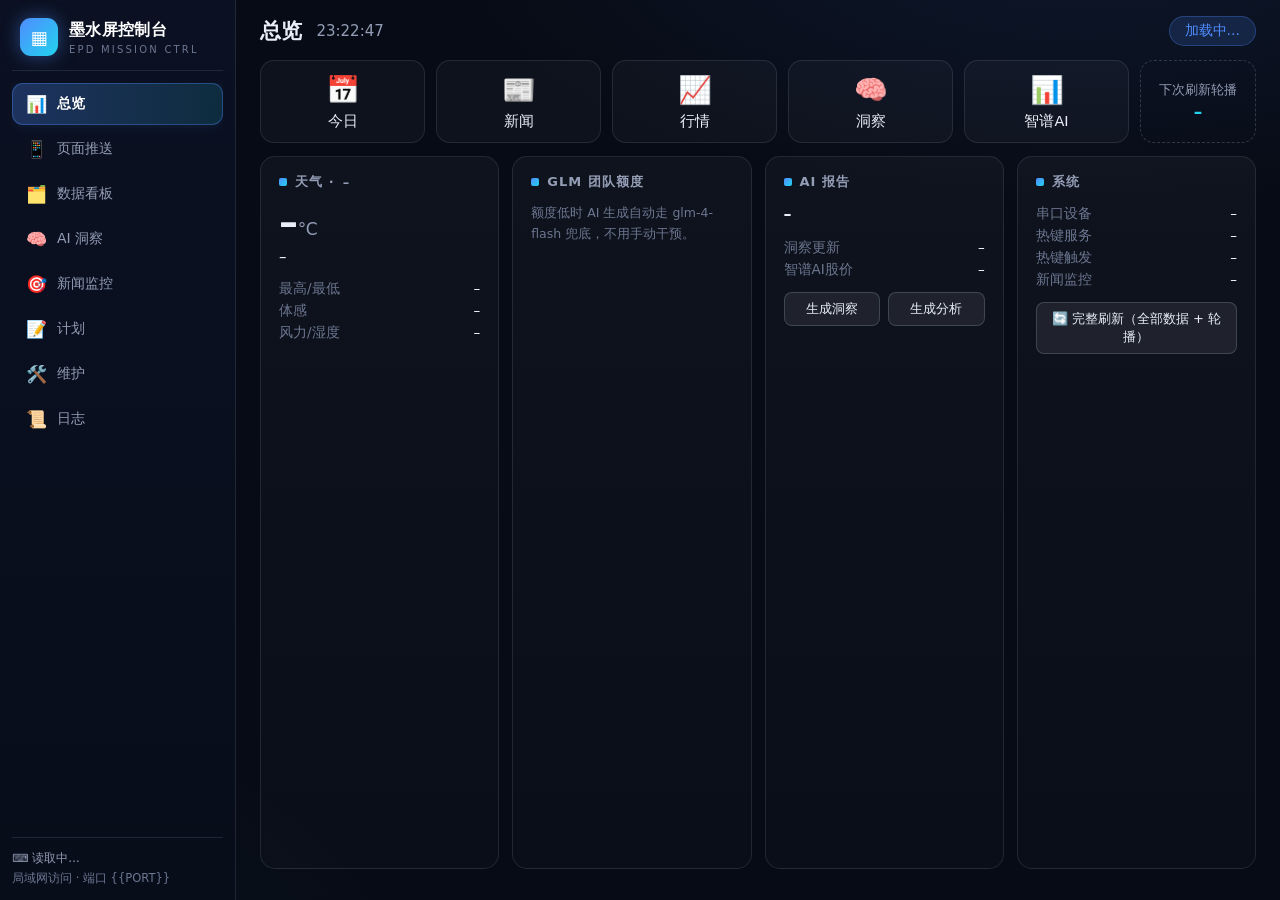
==== commit 226ef713: "Remove portrait page-6 full weather page (renderer, CLI/Web wiring, docs); guard portrait page-1 aga" ====
--- a/dashboard_serial/web/index.html
+++ b/dashboard_serial/web/index.html
@@ -311,10 +311,7 @@
       </div>
       <div class="row" style="margin-top:12px;">
         <button class="ghost" onclick="run('page' + curPage, true)">⚡ 强制联网刷新当前页</button>
-        <button class="ghost" onclick="run('preview_page6')">🌤️ 预览页6 · 天气整页</button>
-        <button onclick="run('page6')">推送页6 · 天气整页</button>
-      </div>
-      <img id="imgPage6" alt="页6预览" onclick="window.open(this.src)">
+      </div>
       <div class="hint">切页优先用缓存秒出（行情盘中 3 分钟 / 新闻 10 分钟 / 天气 30 分钟内视为新鲜）；快捷键 M1–M5、F13–F17 或 Ctrl+Alt+1–5（需本页面获得焦点）。</div>
     </div>
     <div class="card">
